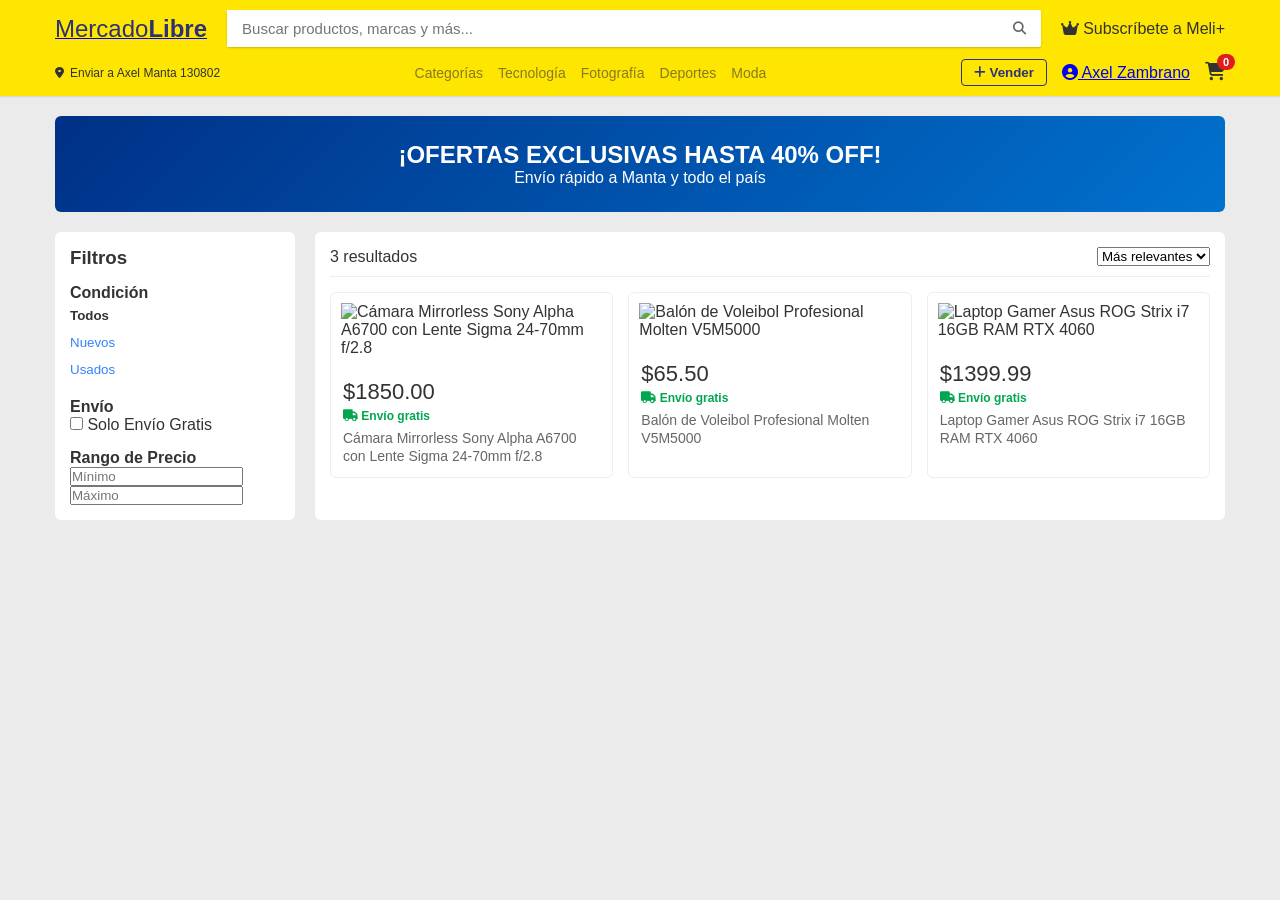
==== index.html @ 75285e80 "Add index.html for redirection to MercadoLibre.Web" ====
<!DOCTYPE html>
<html lang="es">
<head>
    <meta charset="UTF-8">
    <meta http-equiv="refresh" content="0; url=./MercadoLibre.Web/">
    <script>window.location.href = "./MercadoLibre.Web/";</script>
    <title>Cargando...</title>
</head>
<body>
    <p>Cargando la tienda...</p>
</body>
</html>
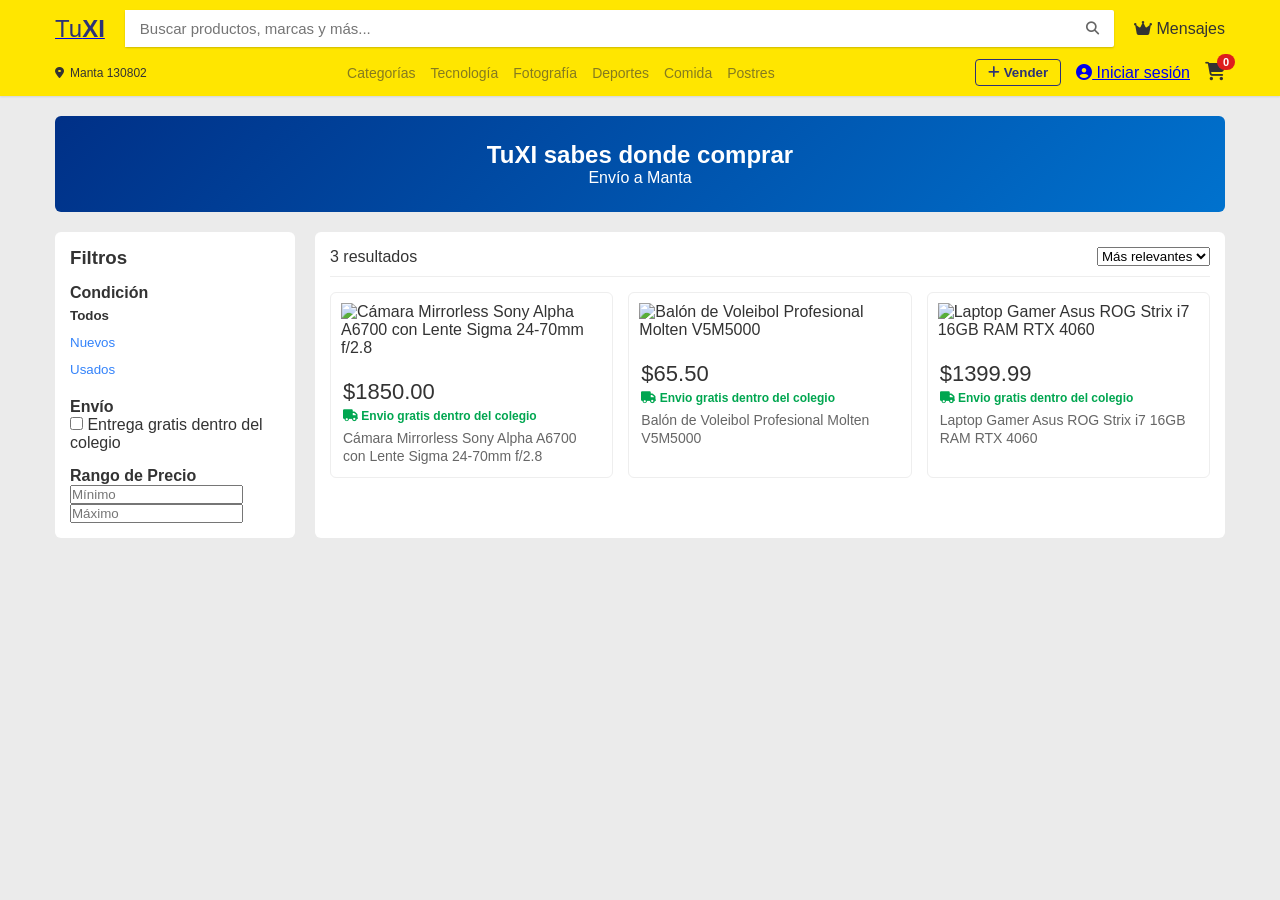
==== commit 6bf09cf0: "Cambio registro" ====
--- a/index.html
+++ b/index.html
@@ -1,8 +1,8 @@
 <!DOCTYPE html>
 <html lang="es">
 <head>
-    <meta charset="UTF-8">
-    <meta http-equiv="refresh" content="0; url=./MercadoLibre.Web/">
+    <meta charset="UTF-8"/>
+    <meta http-equiv="refresh" content="0; url=./MercadoLibre.Web/"/>
     <script>window.location.href = "./MercadoLibre.Web/";</script>
     <title>Cargando...</title>
 </head>
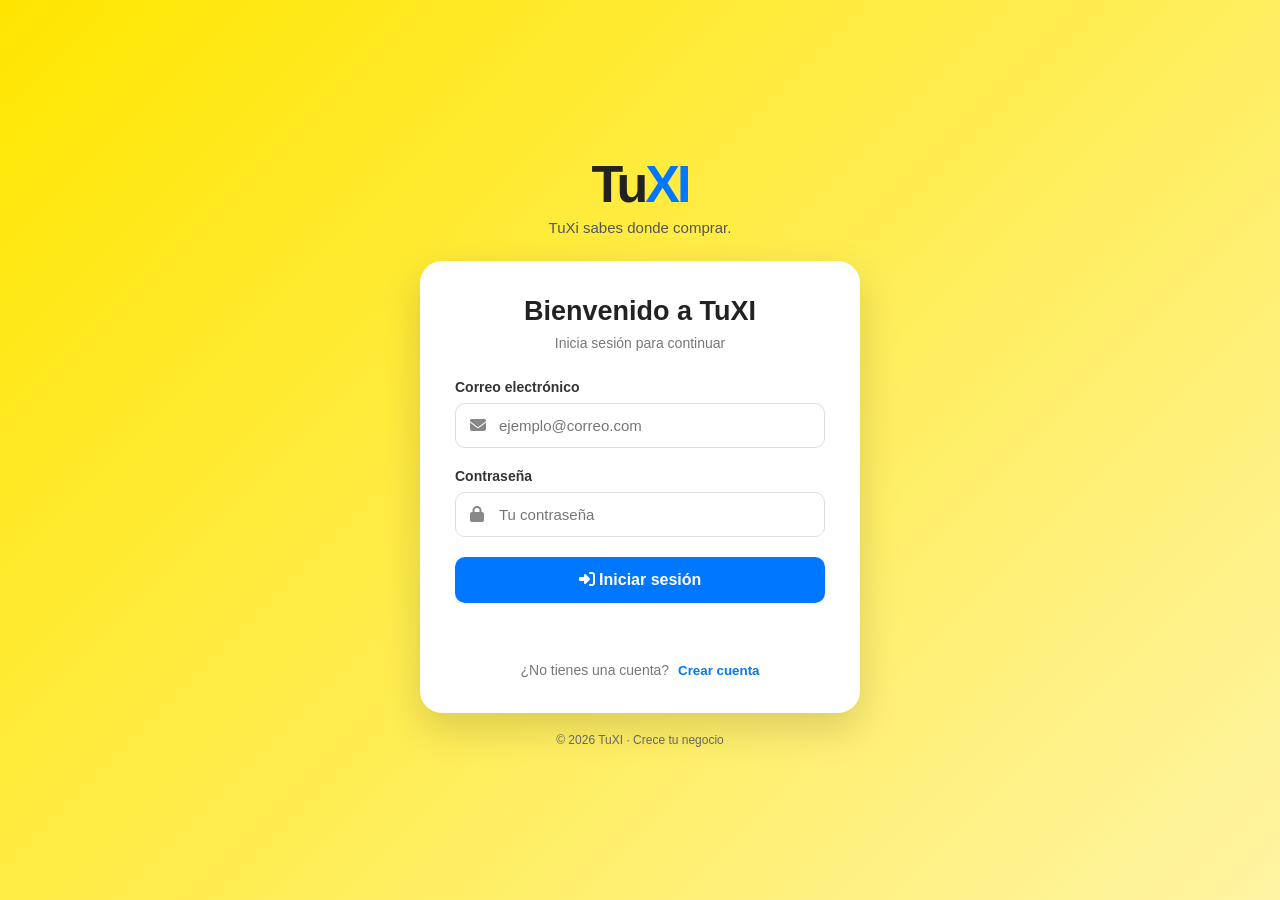
==== commit e7045f83: "Actualización del proyecto" ====
--- a/index.html
+++ b/index.html
@@ -1,6 +1,10 @@
 <!DOCTYPE html>
 <html lang="es">
 <head>
+
+    <meta charset="UTF-8"/>
+    <meta http-equiv="refresh" content="0; url=./MercadoLibre.Web/"/>
+
     <meta charset="UTF-8"/>
     <meta http-equiv="refresh" content="0; url=./MercadoLibre.Web/"/>
     <script>window.location.href = "./MercadoLibre.Web/";</script>
